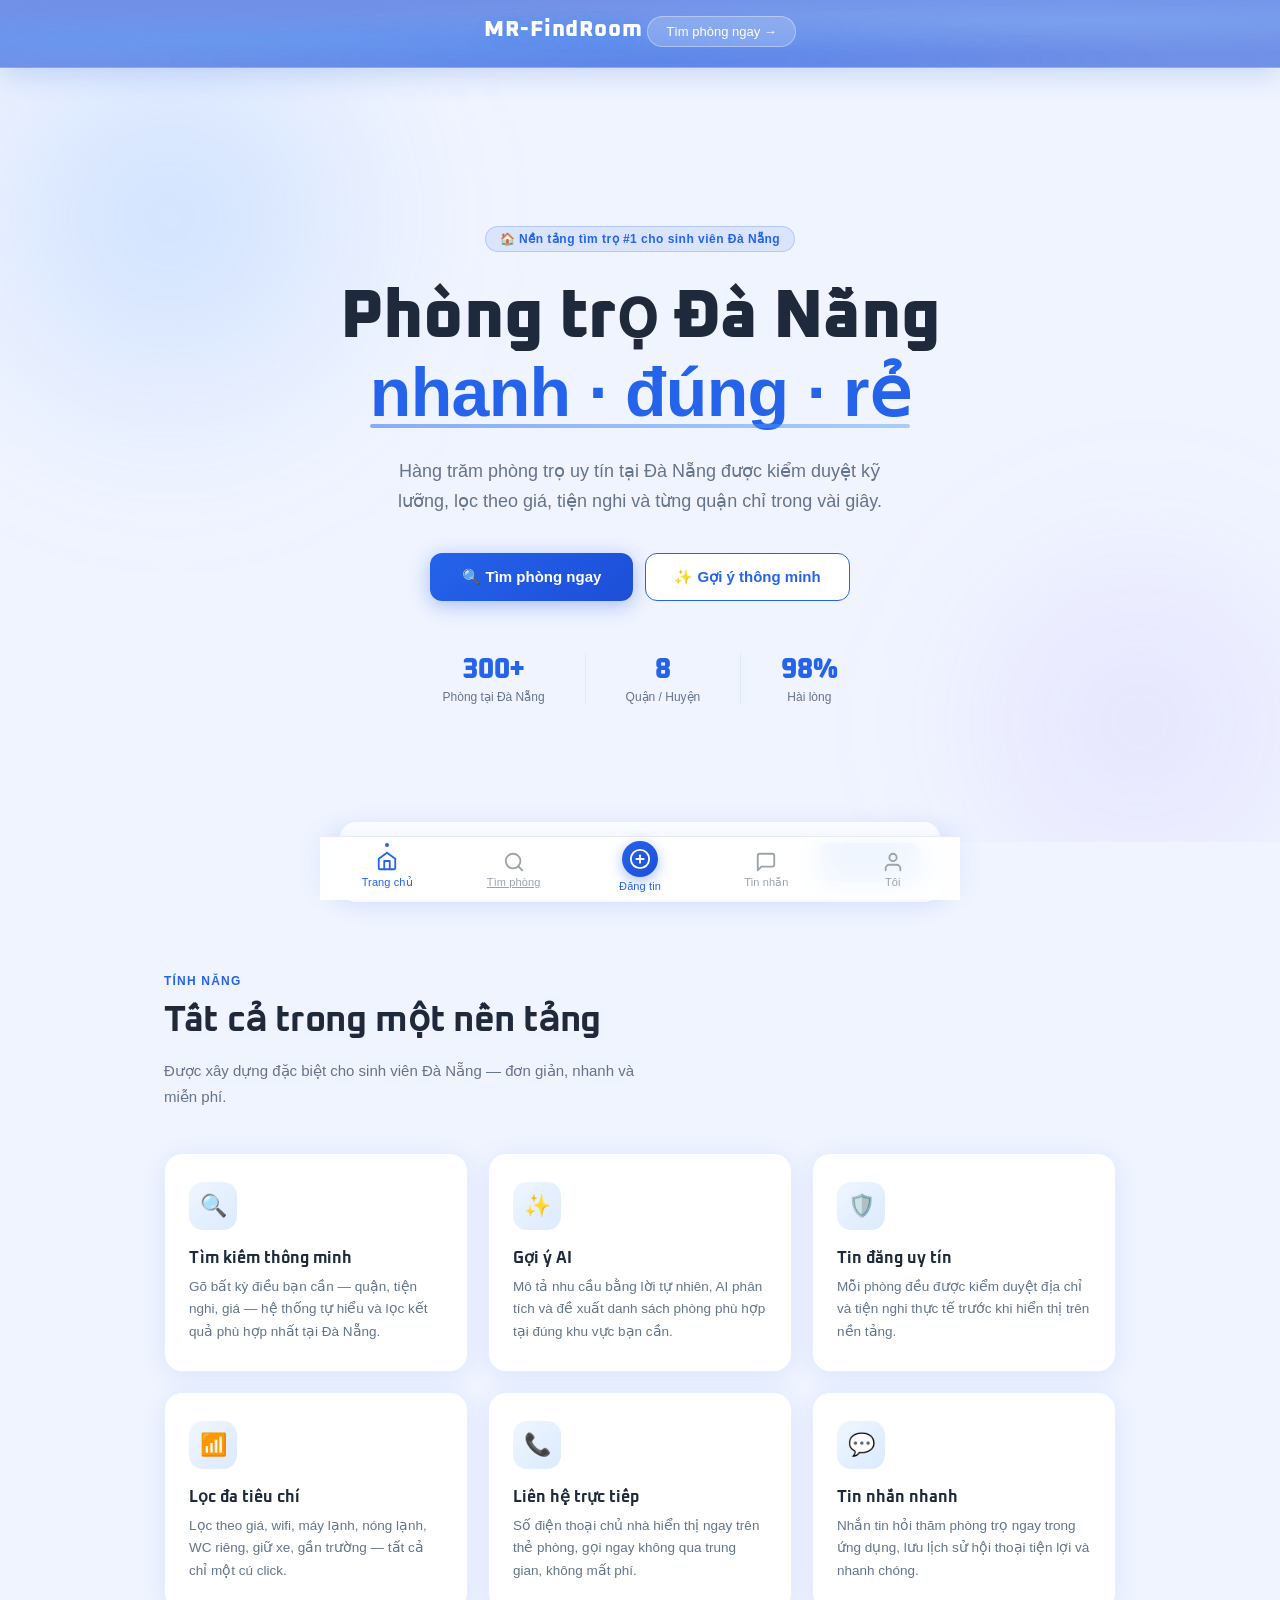
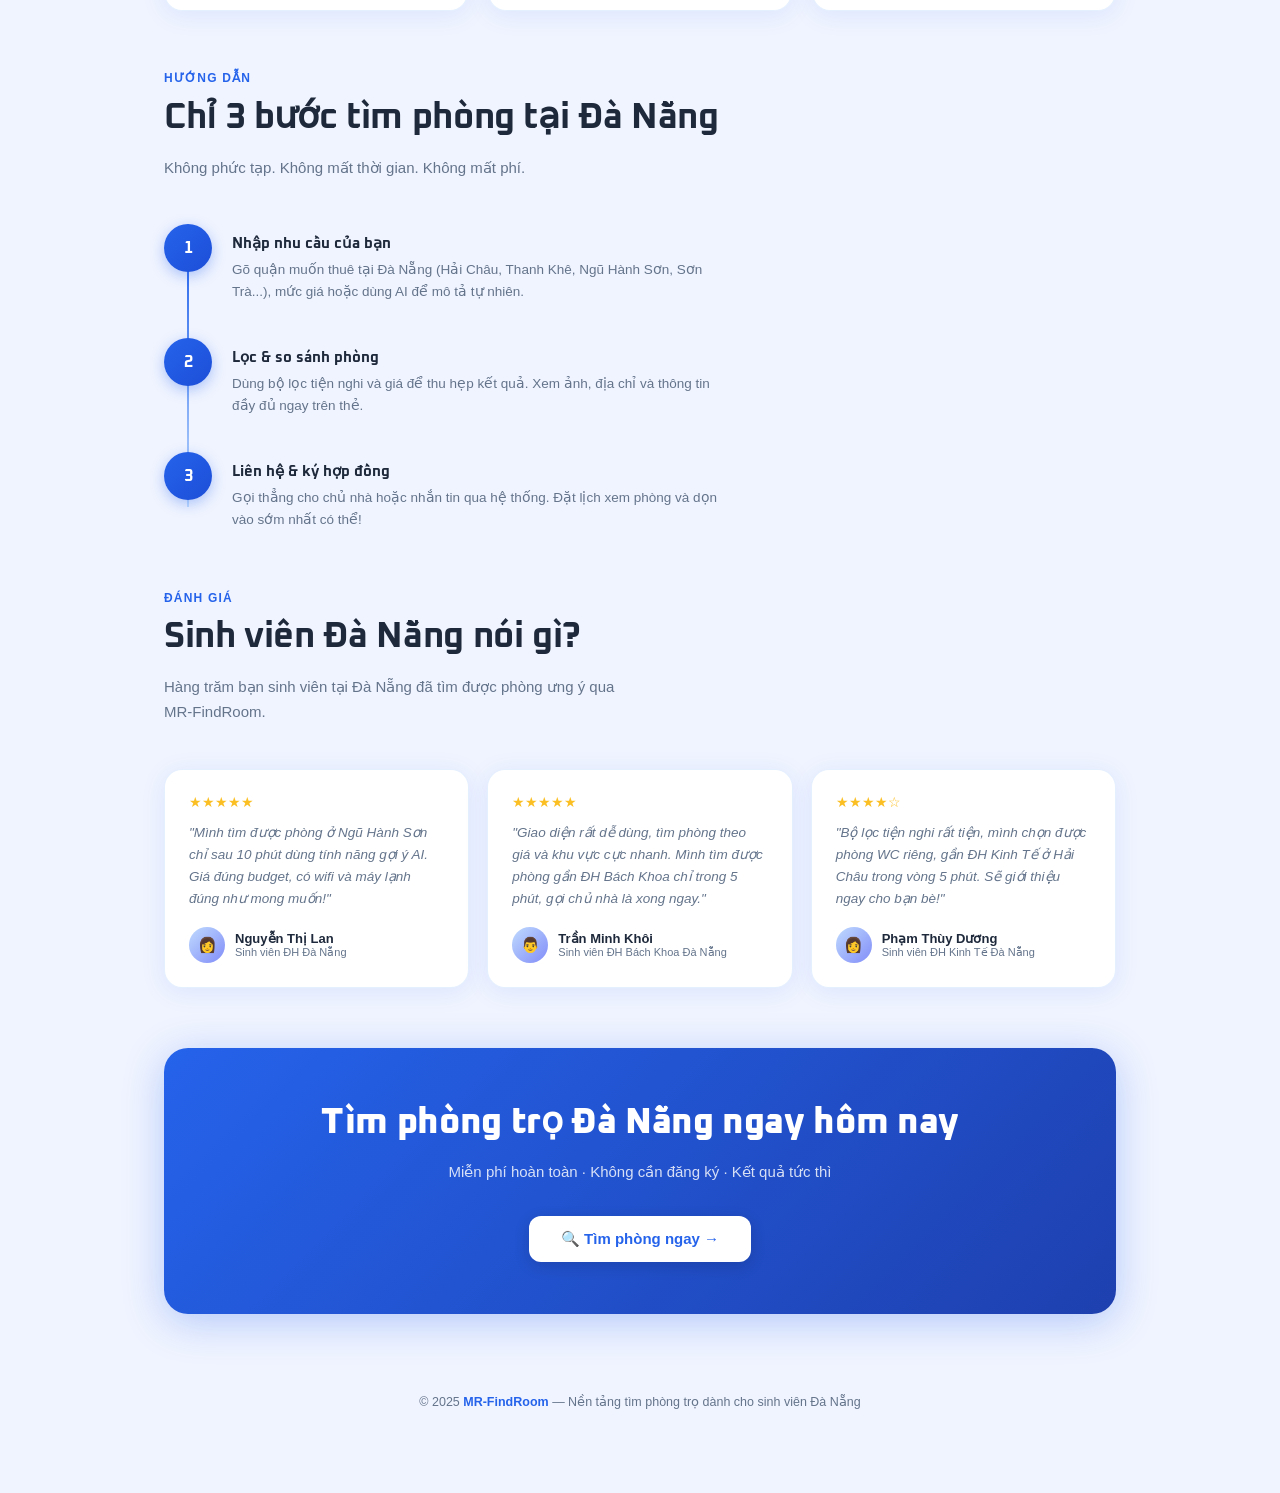
==== Đồ án cơ sở 1/home.html @ e4dcfada "Add files via upload" ====
<!DOCTYPE html>
<html lang="vi">
<head>
    <meta charset="UTF-8">
    <meta name="viewport" content="width=device-width, initial-scale=1.0">
    <title>MR-FindRoom – Tìm Phòng Trọ Sinh Viên Đà Nẵng</title>
    <link rel="preconnect" href="https://fonts.googleapis.com">
    <link href="https://fonts.googleapis.com/css2?family=Oxanium:wght@400;600;700;800&family=Be+Vietnam+Pro:wght@300;400;500;600&display=swap" rel="stylesheet">
    <link rel="stylesheet" href="style.css">
</head>
<body>

<!-- ══ HEADER ══ -->
<header>
    <a class="logo" href="home.html">MR-FindRoom</a>
    <a href="timphong.html" class="header-btn">Tìm phòng ngay →</a>
</header>

<!-- ══ HERO ══ -->
<section class="hero">
    <div class="hero-badge">🏠 Nền tảng tìm trọ #1 cho sinh viên Đà Nẵng</div>

    <h1>Phòng trọ Đà Nẵng<br><span class="accent">nhanh · đúng · rẻ</span></h1>

    <p>Hàng trăm phòng trọ uy tín tại Đà Nẵng được kiểm duyệt kỹ lưỡng, lọc theo giá, tiện nghi và từng quận chỉ trong vài giây.</p>

    <div class="hero-actions">
        <a href="timphong.html" class="btn-primary">🔍 Tìm phòng ngay</a>
        <a href="timphong.html" class="btn-outline">✨ Gợi ý thông minh</a>
    </div>

    <div class="hero-stats">
        <div class="stat">
            <div class="stat-num">300+</div>
            <div class="stat-label">Phòng tại Đà Nẵng</div>
        </div>
        <div class="stat-divider"></div>
        <div class="stat">
            <div class="stat-num">8</div>
            <div class="stat-label">Quận / Huyện</div>
        </div>
        <div class="stat-divider"></div>
        <div class="stat">
            <div class="stat-num">98%</div>
            <div class="stat-label">Hài lòng</div>
        </div>
    </div>
</section>

<!-- ══ QUICK SEARCH ══ -->
<div class="quick-search">
    <input type="text" placeholder="VD: Ngũ Hành Sơn, wifi, dưới 2 triệu..." id="qs">
    <button onclick="goSearch()">Tìm ngay</button>
</div>

<!-- ══ FEATURES ══ -->
<section class="section reveal">
    <div class="section-label">Tính năng</div>
    <div class="section-title">Tất cả trong một nền tảng</div>
    <div class="section-desc">Được xây dựng đặc biệt cho sinh viên Đà Nẵng — đơn giản, nhanh và miễn phí.</div>

    <div class="features-grid">
        <div class="feature-card">
            <div class="feature-icon">🔍</div>
            <h3>Tìm kiếm thông minh</h3>
            <p>Gõ bất kỳ điều bạn cần — quận, tiện nghi, giá — hệ thống tự hiểu và lọc kết quả phù hợp nhất tại Đà Nẵng.</p>
        </div>
        <div class="feature-card">
            <div class="feature-icon">✨</div>
            <h3>Gợi ý AI</h3>
            <p>Mô tả nhu cầu bằng lời tự nhiên, AI phân tích và đề xuất danh sách phòng phù hợp tại đúng khu vực bạn cần.</p>
        </div>
        <div class="feature-card">
            <div class="feature-icon">🛡️</div>
            <h3>Tin đăng uy tín</h3>
            <p>Mỗi phòng đều được kiểm duyệt địa chỉ và tiện nghi thực tế trước khi hiển thị trên nền tảng.</p>
        </div>
        <div class="feature-card">
            <div class="feature-icon">📶</div>
            <h3>Lọc đa tiêu chí</h3>
            <p>Lọc theo giá, wifi, máy lạnh, nóng lạnh, WC riêng, giữ xe, gần trường — tất cả chỉ một cú click.</p>
        </div>
        <div class="feature-card">
            <div class="feature-icon">📞</div>
            <h3>Liên hệ trực tiếp</h3>
            <p>Số điện thoại chủ nhà hiển thị ngay trên thẻ phòng, gọi ngay không qua trung gian, không mất phí.</p>
        </div>
        <div class="feature-card">
            <div class="feature-icon">💬</div>
            <h3>Tin nhắn nhanh</h3>
            <p>Nhắn tin hỏi thăm phòng trọ ngay trong ứng dụng, lưu lịch sử hội thoại tiện lợi và nhanh chóng.</p>
        </div>
    </div>
</section>

<!-- ══ HOW IT WORKS ══ -->
<section class="section reveal" style="padding-top:20px;">
    <div class="section-label">Hướng dẫn</div>
    <div class="section-title">Chỉ 3 bước tìm phòng tại Đà Nẵng</div>
    <div class="section-desc">Không phức tạp. Không mất thời gian. Không mất phí.</div>

    <div class="steps">
        <div class="step">
            <div class="step-num">1</div>
            <div class="step-body">
                <h4>Nhập nhu cầu của bạn</h4>
                <p>Gõ quận muốn thuê tại Đà Nẵng (Hải Châu, Thanh Khê, Ngũ Hành Sơn, Sơn Trà...), mức giá hoặc dùng AI để mô tả tự nhiên.</p>
            </div>
        </div>
        <div class="step">
            <div class="step-num">2</div>
            <div class="step-body">
                <h4>Lọc & so sánh phòng</h4>
                <p>Dùng bộ lọc tiện nghi và giá để thu hẹp kết quả. Xem ảnh, địa chỉ và thông tin đầy đủ ngay trên thẻ.</p>
            </div>
        </div>
        <div class="step">
            <div class="step-num">3</div>
            <div class="step-body">
                <h4>Liên hệ & ký hợp đồng</h4>
                <p>Gọi thẳng cho chủ nhà hoặc nhắn tin qua hệ thống. Đặt lịch xem phòng và dọn vào sớm nhất có thể!</p>
            </div>
        </div>
    </div>
</section>

<!-- ══ TESTIMONIALS ══ -->
<section class="section reveal" style="padding-top:20px;">
    <div class="section-label">Đánh giá</div>
    <div class="section-title">Sinh viên Đà Nẵng nói gì?</div>
    <div class="section-desc">Hàng trăm bạn sinh viên tại Đà Nẵng đã tìm được phòng ưng ý qua MR-FindRoom.</div>

    <div class="testimonials-grid">
        <div class="testimonial-card">
            <div class="stars">★★★★★</div>
            <p>"Mình tìm được phòng ở Ngũ Hành Sơn chỉ sau 10 phút dùng tính năng gợi ý AI. Giá đúng budget, có wifi và máy lạnh đúng như mong muốn!"</p>
            <div class="reviewer">
                <div class="reviewer-avatar">👩</div>
                <div>
                    <div class="reviewer-name">Nguyễn Thị Lan</div>
                    <div class="reviewer-role">Sinh viên ĐH Đà Nẵng</div>
                </div>
            </div>
        </div>
        <div class="testimonial-card">
            <div class="stars">★★★★★</div>
            <p>"Giao diện rất dễ dùng, tìm phòng theo giá và khu vực cực nhanh. Mình tìm được phòng gần ĐH Bách Khoa chỉ trong 5 phút, gọi chủ nhà là xong ngay."</p>
            <div class="reviewer">
                <div class="reviewer-avatar">👨</div>
                <div>
                    <div class="reviewer-name">Trần Minh Khôi</div>
                    <div class="reviewer-role">Sinh viên ĐH Bách Khoa Đà Nẵng</div>
                </div>
            </div>
        </div>
        <div class="testimonial-card">
            <div class="stars">★★★★☆</div>
            <p>"Bộ lọc tiện nghi rất tiện, mình chọn được phòng WC riêng, gần ĐH Kinh Tế ở Hải Châu trong vòng 5 phút. Sẽ giới thiệu ngay cho bạn bè!"</p>
            <div class="reviewer">
                <div class="reviewer-avatar">👩</div>
                <div>
                    <div class="reviewer-name">Phạm Thùy Dương</div>
                    <div class="reviewer-role">Sinh viên ĐH Kinh Tế Đà Nẵng</div>
                </div>
            </div>
        </div>
    </div>
</section>

<!-- ══ CTA ══ -->
<section style="padding: 0 0 48px; max-width:1000px; margin:0 auto;">
    <div class="cta-section reveal">
        <h2>Tìm phòng trọ Đà Nẵng ngay hôm nay</h2>
        <p>Miễn phí hoàn toàn · Không cần đăng ký · Kết quả tức thì</p>
        <a href="timphong.html" class="btn-white">🔍 Tìm phòng ngay →</a>
    </div>
</section>

<!-- ══ FOOTER ══ -->
<footer>
    <p>© 2025 <span>MR-FindRoom</span> — Nền tảng tìm phòng trọ dành cho sinh viên Đà Nẵng</p>
</footer>

<!-- ══ BOTTOM NAV ══ -->
<nav class="bottom-nav">
    <button class="nav-item active" onclick="setNav(this,'home')">
        <svg viewBox="0 0 24 24" fill="none" stroke="currentColor" stroke-width="2" stroke-linecap="round" stroke-linejoin="round">
            <path d="M3 9.5L12 3l9 6.5V20a1 1 0 0 1-1 1H4a1 1 0 0 1-1-1V9.5z"/>
            <path d="M9 21V12h6v9"/>
        </svg>
        <span>Trang chủ</span>
    </button>
    <a href="timphong.html" class="nav-item">
        <svg viewBox="0 0 24 24" fill="none" stroke="currentColor" stroke-width="2" stroke-linecap="round" stroke-linejoin="round">
            <circle cx="11" cy="11" r="8"/><line x1="21" y1="21" x2="16.65" y2="16.65"/>
        </svg>
        <span>Tìm phòng</span>
    </a>
    <button class="nav-item nav-post" onclick="alert('Tính năng đang phát triển 🚀')">
        <svg viewBox="0 0 24 24" fill="none" stroke="currentColor" stroke-width="2" stroke-linecap="round" stroke-linejoin="round">
            <circle cx="12" cy="12" r="10"/>
            <line x1="12" y1="8" x2="12" y2="16"/>
            <line x1="8" y1="12" x2="16" y2="12"/>
        </svg>
        <span>Đăng tin</span>
    </button>
    <button class="nav-item" onclick="alert('Tính năng đang phát triển 💬')">
        <svg viewBox="0 0 24 24" fill="none" stroke="currentColor" stroke-width="2" stroke-linecap="round" stroke-linejoin="round">
            <path d="M21 15a2 2 0 0 1-2 2H7l-4 4V5a2 2 0 0 1 2-2h14a2 2 0 0 1 2 2z"/>
        </svg>
        <span>Tin nhắn</span>
    </button>
    <button class="nav-item" onclick="alert('Tính năng đang phát triển 👤')">
        <svg viewBox="0 0 24 24" fill="none" stroke="currentColor" stroke-width="2" stroke-linecap="round" stroke-linejoin="round">
            <path d="M20 21v-2a4 4 0 0 0-4-4H8a4 4 0 0 0-4 4v2"/>
            <circle cx="12" cy="7" r="4"/>
        </svg>
        <span>Tôi</span>
    </button>
</nav>

<script>
    function goSearch() {
        const q = document.getElementById("qs").value.trim();
        if (q) window.location.href = `timphong.html?q=${encodeURIComponent(q)}`;
        else window.location.href = "timphong.html";
    }
    document.getElementById("qs").addEventListener("keydown", e => {
        if (e.key === "Enter") goSearch();
    });
    function setNav(el, tab) {
        document.querySelectorAll(".nav-item").forEach(b => b.classList.remove("active"));
        el.classList.add("active");
        if (tab === "home") window.scrollTo({ top: 0, behavior: "smooth" });
    }
    const observer = new IntersectionObserver(entries => {
        entries.forEach(e => {
            if (e.isIntersecting) { e.target.classList.add("visible"); observer.unobserve(e.target); }
        });
    }, { threshold: 0.12 });
    document.querySelectorAll(".reveal").forEach(el => observer.observe(el));
</script>
</body>
</html>
---- Đồ án cơ sở 1/style.css ----
@import url('https://fonts.googleapis.com/css2?family=Oxanium:wght@700&display=swap');

* {
    margin: 0;
    padding: 0;
    box-sizing: border-box;
    font-family: Arial, sans-serif;
}

body {
    background: #f0f4ff;
}

/* ── HEADER ── */

header {
    position: sticky;
    top: 0;
    z-index: 100;
    backdrop-filter: blur(20px) saturate(180%);
    -webkit-backdrop-filter: blur(20px) saturate(180%);
    background-color: rgba(29, 78, 216, 0.60);
    background-image:
        radial-gradient(ellipse at 15% 60%, rgba(96, 165, 250, 0.40) 0%, transparent 55%),
        radial-gradient(ellipse at 85% 30%, rgba(147, 197, 253, 0.30) 0%, transparent 50%),
        radial-gradient(ellipse at 50% 90%, rgba(37, 99, 235, 0.25) 0%, transparent 60%);
    border-bottom: 1px solid rgba(255, 255, 255, 0.20);
    box-shadow: 0 6px 28px rgba(37, 99, 235, 0.22), 0 1px 0 rgba(255,255,255,0.10);
    text-align: center;
    padding: 16px 20px 20px;
}

header h1 {
    font-family: 'Oxanium', monospace;
    font-size: 26px;
    font-weight: 700;
    letter-spacing: 0.03em;
    color: #ffffff;
    text-shadow: 0 2px 14px rgba(59, 130, 246, 0.50), 0 0 2px rgba(255,255,255,0.20);
    display: inline-block;
    position: relative;
}

header h1::after {
    content: '';
    position: absolute;
    bottom: -5px;
    left: 50%;
    transform: translateX(-50%);
    width: 55%;
    height: 1.5px;
    background: linear-gradient(90deg, transparent, rgba(255,255,255,0.75), transparent);
    border-radius: 2px;
}

/* ── SEARCH BAR ── */
.search-box {
    display: flex;
    gap: 10px;
    padding: 16px 20px;
    background: white;
    flex-wrap: wrap;
    border-bottom: 1px solid #e5e7eb;
}

.search-box input {
    padding: 10px 14px;
    font-size: 15px;
    border: 1px solid #ccc;
    border-radius: 8px;
    flex: 1;
    min-width: 200px;
}

.search-box input:focus {
    outline: none;
    border-color: #2563eb;
}

.search-box button {
    padding: 10px 18px;
    background: #2563eb;
    color: white;
    border: none;
    border-radius: 8px;
    cursor: pointer;
    font-size: 15px;
    white-space: nowrap;
}

.search-box button:hover { background: #1e40af; }

.search-box .btn-smart {
    background: #f0f4ff;
    color: #2563eb;
    border: 1px solid #2563eb;
}
.search-box .btn-smart:hover { background: #dbeafe; }

.search-box .btn-reset {
    background: white;
    color: #6b7280;
    border: 1px solid #d1d5db;
}
.search-box .btn-reset:hover { background: #f3f4f6; color: #111; }

/* ── FILTER SECTION ── */
.filter-section {
    background: white;
    padding: 12px 20px 16px;
    border-bottom: 1px solid #e5e7eb;
    display: flex;
    flex-direction: column;
    gap: 10px;
}

.filter-group {
    display: flex;
    align-items: flex-start;
    flex-wrap: wrap;
    gap: 8px;
}

.filter-label {
    font-size: 14px;
    color: #374151;
    font-weight: bold;
    min-width: 72px;
    padding-top: 6px;
    white-space: nowrap;
}

.chip-group {
    display: flex;
    flex-wrap: wrap;
    gap: 8px;
}

.chip {
    padding: 6px 16px;
    border-radius: 999px;
    border: 1px solid #d1d5db;
    background: white;
    color: #374151;
    font-size: 14px;
    cursor: pointer;
    transition: border-color 0.15s, color 0.15s, background 0.15s;
    white-space: nowrap;
    user-select: none;
}

.chip:hover {
    border-color: #2563eb;
    color: #2563eb;
}

/* Nút "Tất cả" khi active */
.chip-all.active {
    background: #2563eb;
    color: white;
    border-color: #2563eb;
}

.chip-all:not(.active):hover {
    border-color: #2563eb;
    color: #2563eb;
}

/* active = đang được chọn (chip thường) */
.chip.active:not(.chip-all) {
    background: #1f2937;
    color: white;
    border-color: #1f2937;
}

/* ── RESULT BAR ── */
.result-bar {
    padding: 8px 20px;
    background: #f8faff;
    border-bottom: 1px solid #e5e7eb;
    font-size: 13px;
    color: #6b7280;
    display: flex;
    gap: 12px;
    align-items: center;
    flex-wrap: wrap;
}

#resultCount { font-weight: bold; color: #111; }
#activeFiltersLabel { color: #2563eb; }

/* ── ROOM GRID ── */
.room-container {
    display: grid;
    grid-template-columns: repeat(auto-fit, minmax(300px, 1fr));
    gap: 20px;
    padding: 20px;
}

/* ── ROOM CARD ── */
.room-card {
    background: white;
    border-radius: 15px;
    overflow: hidden;
    box-shadow: 0 4px 10px rgba(0,0,0,0.1);
    transition: transform 0.25s ease, box-shadow 0.25s ease;
    will-change: transform;
    contain: layout style;
}

.room-card:hover {
    transform: translateY(-5px);
    box-shadow: 0 8px 24px rgba(0,0,0,0.13);
}

.room-card img {
    width: 100%;
    height: 220px;
    object-fit: cover;
}

.room-info { padding: 15px; }

.room-info h3 {
    color: #2563eb;
    margin-bottom: 8px;
}

.address {
    font-size: 13px;
    color: #555;
    margin-bottom: 8px;
}

.price {
    color: red;
    font-weight: bold;
    font-size: 18px;
    margin: 8px 0 4px;
}

.price span {
    font-size: 13px;
    font-weight: normal;
    color: #666;
}

.deposit {
    font-size: 13px;
    color: #444;
    margin-bottom: 8px;
}

.deposit a {
    color: #2563eb;
    text-decoration: none;
    font-weight: bold;
}

.deposit a:hover { text-decoration: underline; }

.desc {
    font-size: 13px;
    color: #666;
    margin-bottom: 12px;
    line-height: 1.5;
}

.tags {
    display: flex;
    flex-wrap: wrap;
    gap: 6px;
}

.tag {
    display: inline-block;
    background: #dbeafe;
    color: #1e3a8a;
    padding: 5px 10px;
    border-radius: 20px;
    font-size: 13px;
}

/* ── EMPTY STATE ── */
.no-result {
    text-align: center;
    color: #888;
    padding: 40px;
    grid-column: 1 / -1;
    font-size: 16px;
}

/* ── SMART CHAT ── */
.smart-wrapper {
    position: relative;
    display: inline-block;
}

.smart-chat {
    display: none;
    flex-direction: column;
    position: absolute;
    top: calc(100% + 10px);
    left: 0;
    width: 340px;
    max-height: 420px;
    background: #fff;
    border-radius: 16px;
    box-shadow: 0 8px 40px rgba(37, 99, 235, 0.18), 0 2px 10px rgba(0,0,0,0.10);
    border: 1px solid #dbeafe;
    z-index: 999;
    overflow: hidden;
    animation: chatFadeIn 0.2s ease;
}

.smart-chat.open {
    display: flex;
}

@keyframes chatFadeIn {
    from { opacity: 0; transform: translateY(-8px); }
    to   { opacity: 1; transform: translateY(0); }
}

.smart-chat-header {
    display: flex;
    align-items: center;
    justify-content: space-between;
    padding: 12px 16px;
    background: linear-gradient(135deg, #2563eb, #1d4ed8);
    color: white;
    font-size: 14px;
    font-weight: 600;
    border-radius: 16px 16px 0 0;
}

.smart-chat-close {
    background: rgba(255,255,255,0.2);
    border: none;
    color: white;
    width: 24px;
    height: 24px;
    border-radius: 50%;
    cursor: pointer;
    font-size: 12px;
    display: flex;
    align-items: center;
    justify-content: center;
    transition: background 0.15s;
}
.smart-chat-close:hover { background: rgba(255,255,255,0.35); }

.smart-chat-messages {
    flex: 1;
    overflow-y: auto;
    padding: 14px 12px;
    display: flex;
    flex-direction: column;
    gap: 10px;
    background: #f8faff;
}

.msg {
    max-width: 88%;
    padding: 9px 13px;
    border-radius: 14px;
    font-size: 13px;
    line-height: 1.5;
}

.msg-bot {
    background: #e0e7ff;
    color: #1e3a8a;
    align-self: flex-start;
    border-bottom-left-radius: 4px;
}

.msg-user {
    background: #2563eb;
    color: white;
    align-self: flex-end;
    border-bottom-right-radius: 4px;
}

.msg-result {
    background: #dcfce7;
    color: #166534;
    align-self: flex-start;
    border-bottom-left-radius: 4px;
    font-weight: 500;
}

.smart-chat-input {
    display: flex;
    gap: 8px;
    padding: 10px 12px;
    border-top: 1px solid #e5e7eb;
    background: white;
}

.smart-chat-input input {
    flex: 1;
    padding: 8px 12px;
    border: 1px solid #d1d5db;
    border-radius: 20px;
    font-size: 13px;
    outline: none;
    transition: border-color 0.15s;
}
.smart-chat-input input:focus { border-color: #2563eb; }

.smart-chat-input button {
    padding: 8px 14px;
    background: #2563eb;
    color: white;
    border: none;
    border-radius: 20px;
    font-size: 13px;
    cursor: pointer;
    white-space: nowrap;
    transition: background 0.15s;
}
.smart-chat-input button:hover { background: #1d4ed8; }
/* ── BOTTOM NAVIGATION ── */
body {
    padding-bottom: 72px; /* tránh nội dung bị che */
}

.bottom-nav {
    position: fixed;
    bottom: 0;
    left: 50%;
    transform: translateX(-50%);
    width: 100%;
    max-width: 640px;
    background: rgba(255, 255, 255, 0.92);
    backdrop-filter: blur(16px) saturate(160%);
    -webkit-backdrop-filter: blur(16px) saturate(160%);
    border-top: 1px solid rgba(229, 231, 235, 0.8);
    box-shadow: 0 -4px 24px rgba(37, 99, 235, 0.08);
    display: flex;
    align-items: stretch;
    z-index: 200;
    padding: 0 4px;
    padding-bottom: env(safe-area-inset-bottom, 0px);
}

.nav-item {
    flex: 1;
    display: flex;
    flex-direction: column;
    align-items: center;
    justify-content: center;
    gap: 4px;
    padding: 10px 4px 8px;
    background: none;
    border: none;
    cursor: pointer;
    color: #9ca3af;
    transition: color 0.18s ease;
    position: relative;
}

.nav-item svg {
    width: 22px;
    height: 22px;
    transition: transform 0.18s ease, stroke 0.18s ease;
}

.nav-item span {
    font-size: 11px;
    font-weight: 500;
    letter-spacing: 0.01em;
    line-height: 1;
}

/* Active state */
.nav-item.active {
    color: #2563eb;
}

.nav-item.active svg {
    stroke: #2563eb;
    transform: translateY(-1px);
}

/* Active indicator dot */
.nav-item.active::after {
    content: '';
    position: absolute;
    top: 6px;
    left: 50%;
    transform: translateX(-50%);
    width: 4px;
    height: 4px;
    border-radius: 50%;
    background: #2563eb;
}

/* Hover */
.nav-item:not(.active):hover {
    color: #6b7280;
}
.nav-item:not(.active):hover svg {
    transform: translateY(-1px);
}

/* Nút Đăng tin — nổi bật hơn */
.nav-post {
    color: #2563eb;
}

.nav-post svg {
    width: 36px;
    height: 36px;
    background: linear-gradient(135deg, #2563eb, #1d4ed8);
    stroke: white;
    stroke-width: 2;
    border-radius: 50%;
    padding: 7px;
    box-shadow: 0 4px 14px rgba(37, 99, 235, 0.40);
    transition: transform 0.2s ease, box-shadow 0.2s ease;
    margin-top: -6px;
}

.nav-post:hover svg,
.nav-post.active svg {
    transform: translateY(-3px) scale(1.06);
    box-shadow: 0 6px 20px rgba(37, 99, 235, 0.50);
    background: linear-gradient(135deg, #1d4ed8, #1e40af);
}

.nav-post.active {
    color: #2563eb;
}

.nav-post.active::after {
    display: none; /* ẩn dot vì nút đã nổi bật sẵn */
}
/* ══ HOME PAGE — CSS VARIABLES ══ */
:root {
    --blue:      #2563eb;
    --blue-dark: #1d4ed8;
    --blue-deep: #1e3a8a;
    --blue-soft: rgba(29,78,216,0.60);
    --bg:        #eef2ff;
    --white:     #ffffff;
    --text:      #1e293b;
    --muted:     #64748b;
    --card-shadow: 0 4px 24px rgba(37,99,235,0.10);
}

/* ══ HOME BODY ══ */
body {
    font-family: 'Be Vietnam Pro', Arial, sans-serif;
    overflow-x: hidden;
}

/* ══ LOGO / HEADER BTN ══ */
.logo {
    font-family: 'Oxanium', monospace;
    font-size: 22px;
    font-weight: 800;
    color: #fff;
    letter-spacing: .04em;
    text-shadow: 0 2px 14px rgba(59,130,246,.5);
    text-decoration: none;
}

.header-btn {
    background: rgba(255,255,255,.18);
    border: 1px solid rgba(255,255,255,.35);
    color: #fff;
    padding: 7px 18px;
    border-radius: 20px;
    font-size: 13px;
    font-weight: 500;
    cursor: pointer;
    text-decoration: none;
    transition: background .18s;
    display: inline-block;
}
.header-btn:hover { background: rgba(255,255,255,.30); }

/* ══ HERO ══ */
.hero {
    min-height: 86vh;
    display: flex;
    flex-direction: column;
    align-items: center;
    justify-content: center;
    text-align: center;
    padding: 60px 24px 40px;
    position: relative;
    overflow: hidden;
}

.hero::before, .hero::after {
    content: '';
    position: absolute;
    border-radius: 50%;
    filter: blur(80px);
    animation: blobFloat 8s ease-in-out infinite alternate;
    pointer-events: none;
}
.hero::before {
    width: 500px; height: 500px;
    background: radial-gradient(circle, rgba(96,165,250,.30), transparent 70%);
    top: -100px; left: -80px;
}
.hero::after {
    width: 400px; height: 400px;
    background: radial-gradient(circle, rgba(167,139,250,.22), transparent 70%);
    bottom: -80px; right: -60px;
    animation-delay: -4s;
}
@keyframes blobFloat {
    from { transform: translate(0,0) scale(1); }
    to   { transform: translate(30px,20px) scale(1.06); }
}

.hero-badge {
    display: inline-flex;
    align-items: center;
    gap: 6px;
    background: rgba(37,99,235,.10);
    border: 1px solid rgba(37,99,235,.22);
    color: #2563eb;
    font-size: 12px;
    font-weight: 600;
    padding: 5px 14px;
    border-radius: 999px;
    margin-bottom: 28px;
    letter-spacing: .04em;
    animation: fadeUp .6s ease both;
}

.hero h1 {
    font-family: 'Oxanium', monospace;
    font-size: clamp(36px, 7vw, 68px);
    font-weight: 800;
    line-height: 1.1;
    letter-spacing: -.01em;
    color: #1e293b;
    margin-bottom: 22px;
    animation: fadeUp .7s .1s ease both;
}

.hero h1 .accent {
    color: #2563eb;
    position: relative;
    display: inline-block;
}
.hero h1 .accent::after {
    content: '';
    position: absolute;
    bottom: 2px; left: 0; right: 0;
    height: 4px;
    background: linear-gradient(90deg, #2563eb, #60a5fa);
    border-radius: 2px;
    opacity: .5;
}

.hero p {
    font-size: clamp(15px, 2vw, 18px);
    color: #64748b;
    max-width: 520px;
    line-height: 1.7;
    margin-bottom: 36px;
    font-weight: 400;
    animation: fadeUp .7s .2s ease both;
}

.hero-actions {
    display: flex;
    gap: 12px;
    flex-wrap: wrap;
    justify-content: center;
    animation: fadeUp .7s .3s ease both;
}

.btn-primary {
    background: linear-gradient(135deg, #2563eb, #1d4ed8);
    color: #fff;
    padding: 14px 32px;
    border-radius: 12px;
    border: none;
    font-size: 15px;
    font-weight: 600;
    cursor: pointer;
    text-decoration: none;
    box-shadow: 0 4px 20px rgba(37,99,235,.38);
    transition: transform .2s, box-shadow .2s;
    display: inline-flex;
    align-items: center;
    gap: 8px;
}
.btn-primary:hover {
    transform: translateY(-2px);
    box-shadow: 0 8px 28px rgba(37,99,235,.46);
}

.btn-outline {
    background: #fff;
    color: #2563eb;
    padding: 14px 28px;
    border-radius: 12px;
    border: 1.5px solid #2563eb;
    font-size: 15px;
    font-weight: 600;
    cursor: pointer;
    text-decoration: none;
    transition: background .18s, transform .2s;
    display: inline-flex;
    align-items: center;
    gap: 8px;
}
.btn-outline:hover { background: #eff6ff; transform: translateY(-2px); }

/* Hero stats */
.hero-stats {
    display: flex;
    gap: 40px;
    margin-top: 52px;
    flex-wrap: wrap;
    justify-content: center;
    animation: fadeUp .7s .4s ease both;
}
.stat { text-align: center; }
.stat-num {
    font-family: 'Oxanium', monospace;
    font-size: 28px;
    font-weight: 800;
    color: #2563eb;
    letter-spacing: -.01em;
}
.stat-label {
    font-size: 12px;
    color: #64748b;
    margin-top: 2px;
    font-weight: 500;
}
.stat-divider {
    width: 1px;
    background: #dbeafe;
    align-self: stretch;
}

/* ══ QUICK SEARCH ══ */
.quick-search {
    background: #fff;
    border-radius: 16px;
    box-shadow: var(--card-shadow);
    padding: 20px;
    max-width: 600px;
    width: calc(100% - 48px);
    margin: -20px auto 0;
    display: flex;
    gap: 10px;
    align-items: center;
    position: relative;
    z-index: 10;
    animation: fadeUp .7s .5s ease both;
}
.quick-search input {
    flex: 1;
    border: 1.5px solid #e5e7eb;
    border-radius: 10px;
    padding: 11px 14px;
    font-size: 14px;
    outline: none;
    transition: border-color .15s;
}
.quick-search input:focus { border-color: #2563eb; }
.quick-search button {
    background: #2563eb;
    color: #fff;
    border: none;
    border-radius: 10px;
    padding: 11px 20px;
    font-size: 14px;
    font-weight: 600;
    cursor: pointer;
    white-space: nowrap;
    transition: background .15s;
}
.quick-search button:hover { background: #1d4ed8; }

/* ══ SECTIONS ══ */
.section {
    padding: 72px 24px 40px;
    max-width: 1000px;
    margin: 0 auto;
}
.section-label {
    font-size: 12px;
    font-weight: 700;
    letter-spacing: .1em;
    color: #2563eb;
    text-transform: uppercase;
    margin-bottom: 10px;
}
.section-title {
    font-family: 'Oxanium', monospace;
    font-size: clamp(24px, 4vw, 36px);
    font-weight: 700;
    color: #1e293b;
    margin-bottom: 14px;
    letter-spacing: -.01em;
}
.section-desc {
    font-size: 15px;
    color: #64748b;
    max-width: 480px;
    line-height: 1.7;
    margin-bottom: 44px;
}

/* ══ FEATURES GRID ══ */
.features-grid {
    display: grid;
    grid-template-columns: repeat(auto-fit, minmax(260px, 1fr));
    gap: 20px;
}
.feature-card {
    background: #fff;
    border-radius: 18px;
    padding: 28px 24px;
    box-shadow: var(--card-shadow);
    border: 1px solid rgba(219,234,254,.7);
    transition: transform .25s ease, box-shadow .25s ease;
    will-change: transform;
}
.feature-card:hover {
    transform: translateY(-4px);
    box-shadow: 0 10px 36px rgba(37,99,235,.15);
}
.feature-icon {
    width: 48px; height: 48px;
    background: linear-gradient(135deg, #eff6ff, #dbeafe);
    border-radius: 14px;
    display: flex;
    align-items: center;
    justify-content: center;
    font-size: 22px;
    margin-bottom: 18px;
}
.feature-card h3 {
    font-family: 'Oxanium', monospace;
    font-size: 16px;
    font-weight: 700;
    color: #1e293b;
    margin-bottom: 8px;
}
.feature-card p {
    font-size: 13.5px;
    color: #64748b;
    line-height: 1.65;
}

/* ══ HOW IT WORKS ══ */
.steps {
    display: flex;
    flex-direction: column;
    gap: 0;
    position: relative;
    max-width: 560px;
}
.steps::before {
    content: '';
    position: absolute;
    left: 23px; top: 24px; bottom: 24px;
    width: 2px;
    background: linear-gradient(to bottom, #2563eb, #bfdbfe);
}
.step {
    display: flex;
    gap: 20px;
    padding: 0 0 36px;
    position: relative;
}
.step:last-child { padding-bottom: 0; }
.step-num {
    width: 48px; height: 48px; min-width: 48px;
    border-radius: 50%;
    background: linear-gradient(135deg, #2563eb, #1d4ed8);
    color: #fff;
    font-family: 'Oxanium', monospace;
    font-weight: 700;
    font-size: 16px;
    display: flex;
    align-items: center;
    justify-content: center;
    box-shadow: 0 4px 14px rgba(37,99,235,.35);
    position: relative;
    z-index: 1;
}
.step-body h4 {
    font-family: 'Oxanium', monospace;
    font-size: 15px;
    font-weight: 700;
    color: #1e293b;
    margin-bottom: 6px;
    margin-top: 10px;
}
.step-body p {
    font-size: 13.5px;
    color: #64748b;
    line-height: 1.6;
}

/* ══ TESTIMONIALS ══ */
.testimonials-grid {
    display: grid;
    grid-template-columns: repeat(auto-fit, minmax(260px, 1fr));
    gap: 18px;
}
.testimonial-card {
    background: #fff;
    border-radius: 18px;
    padding: 24px;
    box-shadow: var(--card-shadow);
    border: 1px solid rgba(219,234,254,.7);
}
.stars { color: #fbbf24; font-size: 14px; margin-bottom: 12px; }
.testimonial-card p {
    font-size: 13.5px;
    color: #64748b;
    line-height: 1.65;
    margin-bottom: 16px;
    font-style: italic;
}
.reviewer {
    display: flex;
    align-items: center;
    gap: 10px;
}
.reviewer-avatar {
    width: 36px; height: 36px;
    border-radius: 50%;
    background: linear-gradient(135deg, #bfdbfe, #818cf8);
    display: flex;
    align-items: center;
    justify-content: center;
    font-size: 15px;
}
.reviewer-name { font-size: 13px; font-weight: 600; color: #1e293b; }
.reviewer-role { font-size: 11px; color: #64748b; }

/* ══ CTA ══ */
.cta-section {
    margin: 20px 24px 0;
    background: linear-gradient(135deg, #2563eb, #1e40af);
    border-radius: 24px;
    padding: 52px 32px;
    text-align: center;
    color: #fff;
    max-width: 952px;
    margin-left: auto;
    margin-right: auto;
    box-shadow: 0 8px 40px rgba(37,99,235,.30);
}
.cta-section h2 {
    font-family: 'Oxanium', monospace;
    font-size: clamp(24px, 4vw, 36px);
    font-weight: 800;
    margin-bottom: 14px;
    letter-spacing: -.01em;
}
.cta-section p {
    font-size: 15px;
    opacity: .82;
    margin-bottom: 32px;
    line-height: 1.6;
}
.btn-white {
    background: #fff;
    color: #2563eb;
    padding: 14px 32px;
    border-radius: 12px;
    border: none;
    font-size: 15px;
    font-weight: 700;
    cursor: pointer;
    text-decoration: none;
    display: inline-flex;
    align-items: center;
    gap: 8px;
    box-shadow: 0 4px 16px rgba(0,0,0,.14);
    transition: transform .2s, box-shadow .2s;
}
.btn-white:hover { transform: translateY(-2px); box-shadow: 0 8px 24px rgba(0,0,0,.18); }

/* ══ FOOTER ══ */
footer {
    text-align: center;
    padding: 32px 24px 12px;
    font-size: 12.5px;
    color: #64748b;
}
footer span { color: #2563eb; font-weight: 600; }

/* ══ ANIMATIONS ══ */
@keyframes fadeUp {
    from { opacity: 0; transform: translateY(22px); }
    to   { opacity: 1; transform: translateY(0); }
}

.reveal {
    opacity: 0;
    transform: translateY(28px);
    transition: opacity .6s ease, transform .6s ease;
}
.reveal.visible {
    opacity: 1;
    transform: translateY(0);
}
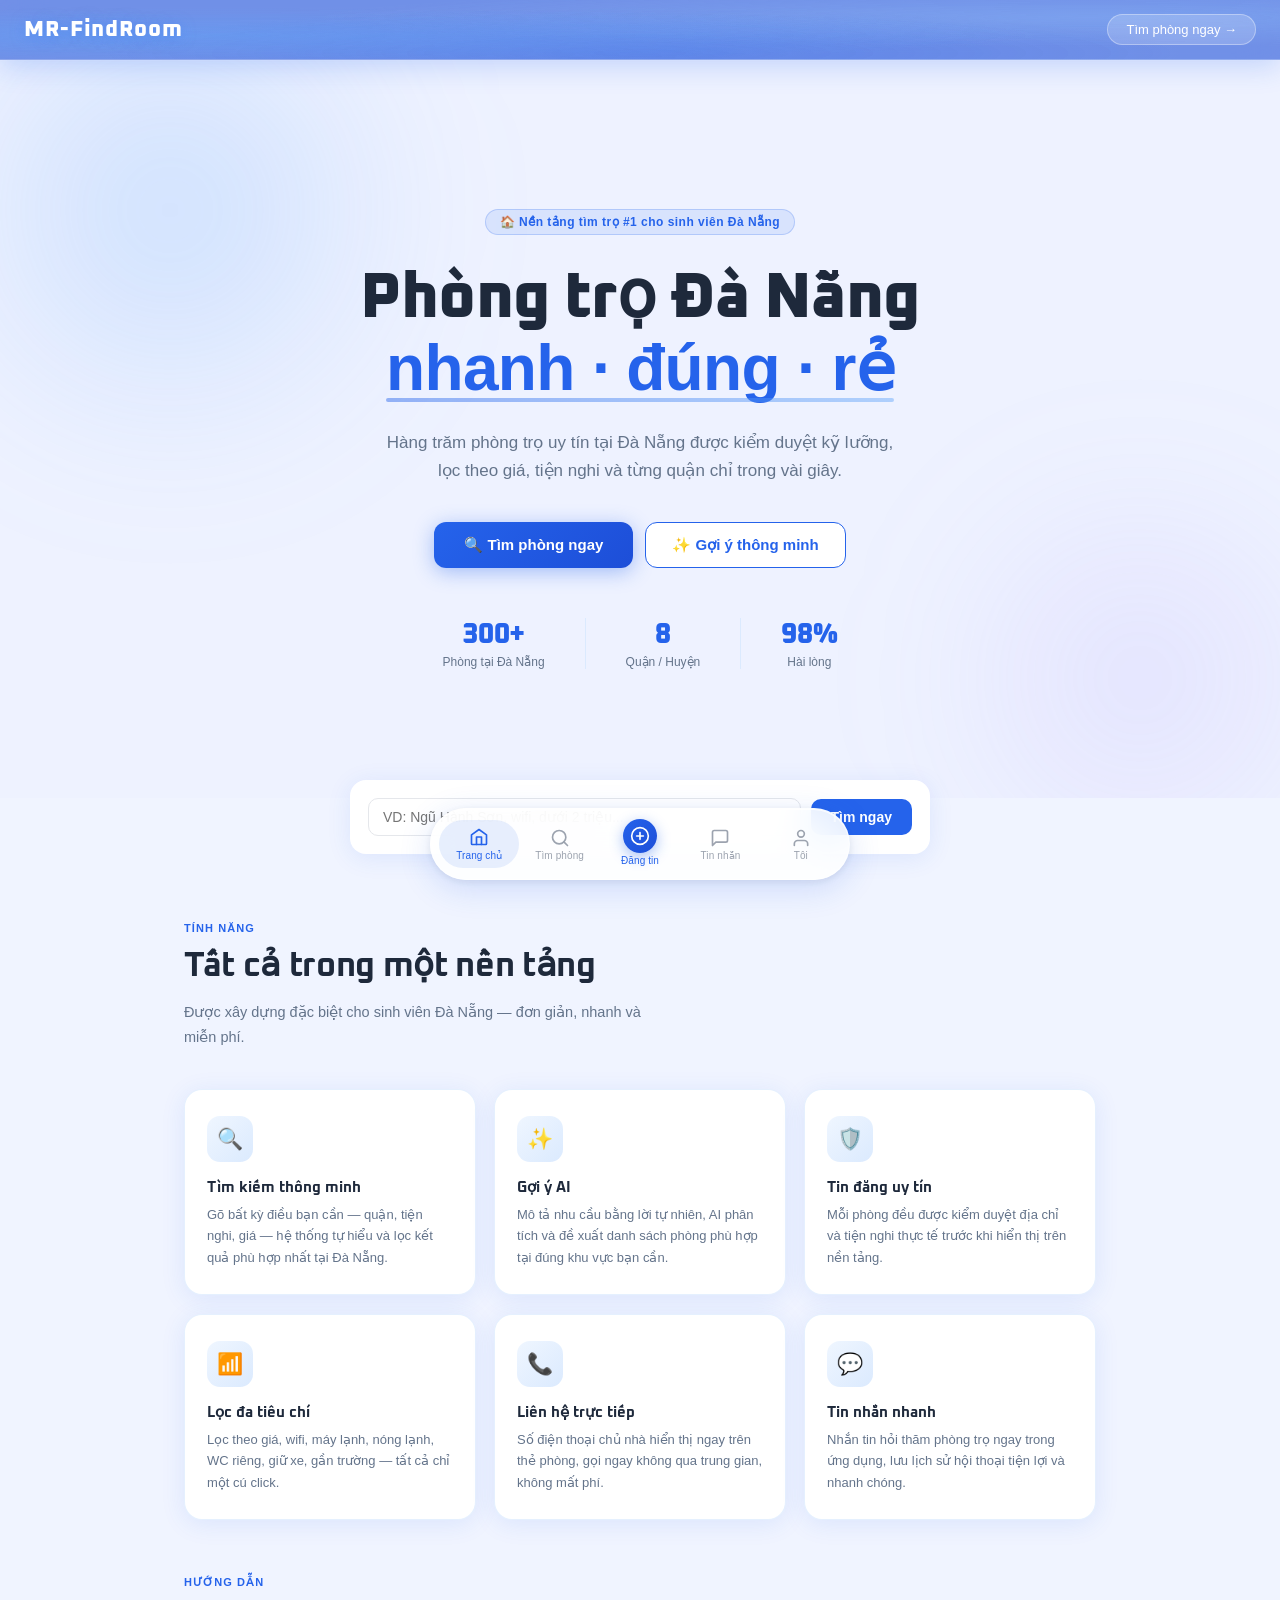
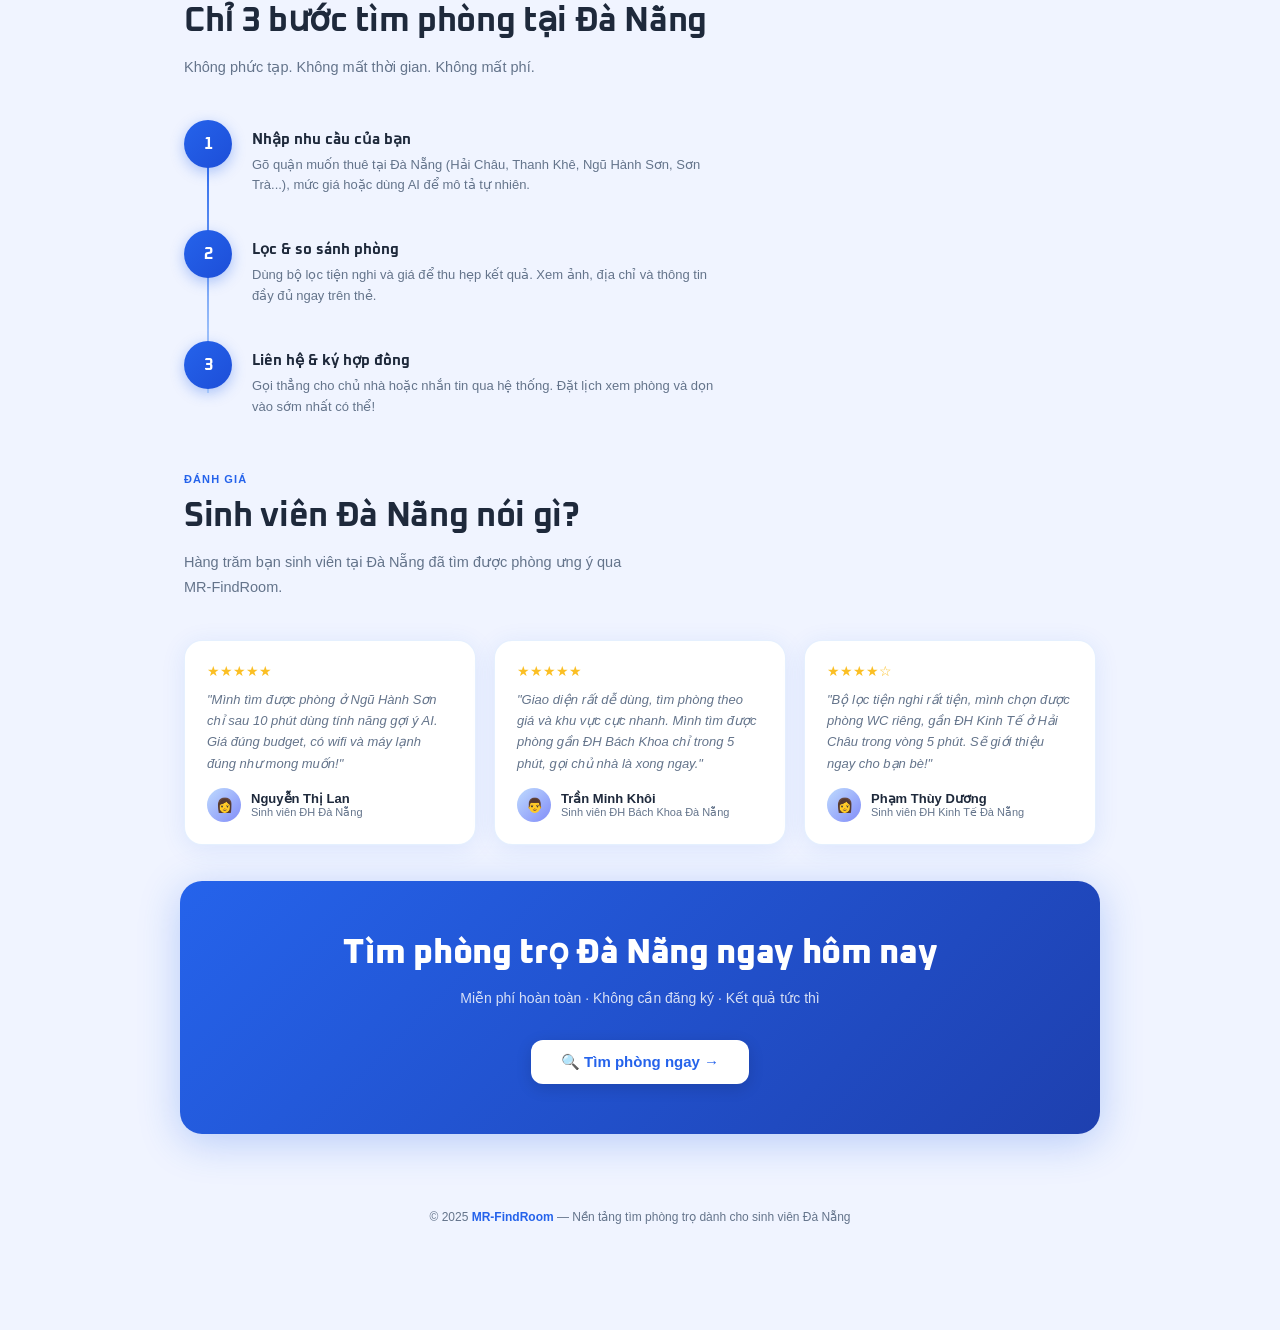
==== commit be0e0e76: "update thanh điều hướng và thêm trang chủ(chưa thêm tính năng nào mới" ====
--- a/Đồ án cơ sở 1/home.html
+++ b/Đồ án cơ sở 1/home.html
@@ -11,7 +11,7 @@
 <body>
 
 <!-- ══ HEADER ══ -->
-<header>
+<header class="home-header">
     <a class="logo" href="home.html">MR-FindRoom</a>
     <a href="timphong.html" class="header-btn">Tìm phòng ngay →</a>
 </header>
--- a/Đồ án cơ sở 1/style.css
+++ b/Đồ án cơ sở 1/style.css
@@ -56,20 +56,28 @@
 /* ── SEARCH BAR ── */
 .search-box {
     display: flex;
+    flex-direction: column;
     gap: 10px;
-    padding: 16px 20px;
+    padding: 14px 16px;
     background: white;
-    flex-wrap: wrap;
     border-bottom: 1px solid #e5e7eb;
+}
+
+/* Hàng 1: ô tìm kiếm + nút Tìm kiếm */
+.search-row {
+    display: flex;
+    gap: 8px;
+    align-items: center;
 }
 
 .search-box input {
     padding: 10px 14px;
     font-size: 15px;
-    border: 1px solid #ccc;
-    border-radius: 8px;
+    border: 1.5px solid #d1d5db;
+    border-radius: 10px;
     flex: 1;
-    min-width: 200px;
+    min-width: 0;
+    transition: border-color 0.15s;
 }
 
 .search-box input:focus {
@@ -77,32 +85,57 @@
     border-color: #2563eb;
 }
 
-.search-box button {
+/* Nút Tìm kiếm chính */
+.search-box .btn-search {
     padding: 10px 18px;
     background: #2563eb;
     color: white;
     border: none;
+    border-radius: 10px;
+    cursor: pointer;
+    font-size: 15px;
+    font-weight: 600;
+    white-space: nowrap;
+    flex-shrink: 0;
+    transition: background 0.15s;
+}
+.search-box .btn-search:hover { background: #1e40af; }
+
+/* Hàng 2: các nút phụ */
+.search-actions {
+    display: flex;
+    gap: 8px;
+    align-items: center;
+    flex-wrap: wrap;
+    position: relative;
+}
+
+.search-box .btn-smart {
+    padding: 8px 16px;
+    background: #eff6ff;
+    color: #2563eb;
+    border: 1.5px solid #2563eb;
     border-radius: 8px;
     cursor: pointer;
-    font-size: 15px;
+    font-size: 13px;
+    font-weight: 600;
     white-space: nowrap;
-}
-
-.search-box button:hover { background: #1e40af; }
-
-.search-box .btn-smart {
-    background: #f0f4ff;
-    color: #2563eb;
-    border: 1px solid #2563eb;
+    transition: background 0.15s;
 }
 .search-box .btn-smart:hover { background: #dbeafe; }
 
 .search-box .btn-reset {
+    padding: 8px 14px;
     background: white;
     color: #6b7280;
-    border: 1px solid #d1d5db;
-}
-.search-box .btn-reset:hover { background: #f3f4f6; color: #111; }
+    border: 1.5px solid #d1d5db;
+    border-radius: 8px;
+    cursor: pointer;
+    font-size: 13px;
+    white-space: nowrap;
+    transition: background 0.15s, color 0.15s;
+}
+.search-box .btn-reset:hover { background: #f3f4f6; color: #111; border-color: #9ca3af; }
 
 /* ── FILTER SECTION ── */
 .filter-section {
@@ -421,28 +454,46 @@
     transition: background 0.15s;
 }
 .smart-chat-input button:hover { background: #1d4ed8; }
-/* ── BOTTOM NAVIGATION ── */
+/* ══ BOTTOM NAVIGATION — FLOATING PILL ══ */
 body {
-    padding-bottom: 72px; /* tránh nội dung bị che */
+    padding-bottom: 96px; /* chừa chỗ cho pill nổi */
+}
+
+/* Animation đảo nhẹ liên tục */
+@keyframes navFloat {
+    0%   { transform: translateX(-50%) translateY(0px); }
+    50%  { transform: translateX(-50%) translateY(-4px); }
+    100% { transform: translateX(-50%) translateY(0px); }
 }
 
 .bottom-nav {
     position: fixed;
-    bottom: 0;
+    bottom: 20px;                          /* cách đáy màn hình */
     left: 50%;
     transform: translateX(-50%);
-    width: 100%;
-    max-width: 640px;
-    background: rgba(255, 255, 255, 0.92);
-    backdrop-filter: blur(16px) saturate(160%);
-    -webkit-backdrop-filter: blur(16px) saturate(160%);
-    border-top: 1px solid rgba(229, 231, 235, 0.8);
-    box-shadow: 0 -4px 24px rgba(37, 99, 235, 0.08);
-    display: flex;
-    align-items: stretch;
+    width: calc(100% - 40px);             /* không chạm cạnh trái/phải */
+    max-width: 420px;
+    background: rgba(255, 255, 255, 0.88);
+    backdrop-filter: blur(20px) saturate(180%);
+    -webkit-backdrop-filter: blur(20px) saturate(180%);
+    border: 1px solid rgba(255, 255, 255, 0.60);
+    border-radius: 999px;                  /* bo tròn hoàn toàn dạng pill */
+    box-shadow:
+        0 8px 32px rgba(37, 99, 235, 0.18),
+        0 2px 8px rgba(0, 0, 0, 0.08),
+        inset 0 1px 0 rgba(255, 255, 255, 0.80);
+    display: flex;
+    align-items: center;
     z-index: 200;
-    padding: 0 4px;
-    padding-bottom: env(safe-area-inset-bottom, 0px);
+    padding: 6px 8px;
+    animation: navFloat 3.6s ease-in-out infinite;
+    /* safe area cho iPhone notch */
+    margin-bottom: env(safe-area-inset-bottom, 0px);
+}
+
+/* Dừng đảo khi hover để dễ bấm */
+.bottom-nav:hover {
+    animation-play-state: paused;
 }
 
 .nav-item {
@@ -451,32 +502,38 @@
     flex-direction: column;
     align-items: center;
     justify-content: center;
-    gap: 4px;
-    padding: 10px 4px 8px;
+    gap: 3px;
+    padding: 8px 4px 7px;
     background: none;
     border: none;
+    border-radius: 999px;
     cursor: pointer;
     color: #9ca3af;
-    transition: color 0.18s ease;
+    text-decoration: none;
+    transition: color 0.18s ease, background 0.18s ease;
     position: relative;
+    min-width: 0;
 }
 
 .nav-item svg {
-    width: 22px;
-    height: 22px;
-    transition: transform 0.18s ease, stroke 0.18s ease;
+    width: 20px;
+    height: 20px;
+    transition: transform 0.22s ease, stroke 0.18s ease;
+    flex-shrink: 0;
 }
 
 .nav-item span {
-    font-size: 11px;
+    font-size: 10px;
     font-weight: 500;
     letter-spacing: 0.01em;
     line-height: 1;
-}
-
-/* Active state */
+    white-space: nowrap;
+}
+
+/* Active state — viên nền xanh nhạt */
 .nav-item.active {
     color: #2563eb;
+    background: rgba(37, 99, 235, 0.10);
 }
 
 .nav-item.active svg {
@@ -484,22 +541,13 @@
     transform: translateY(-1px);
 }
 
-/* Active indicator dot */
-.nav-item.active::after {
-    content: '';
-    position: absolute;
-    top: 6px;
-    left: 50%;
-    transform: translateX(-50%);
-    width: 4px;
-    height: 4px;
-    border-radius: 50%;
-    background: #2563eb;
-}
+/* Không cần dot nữa vì đã có nền */
+.nav-item.active::after { display: none; }
 
 /* Hover */
 .nav-item:not(.active):hover {
     color: #6b7280;
+    background: rgba(107, 114, 128, 0.08);
 }
 .nav-item:not(.active):hover svg {
     transform: translateY(-1px);
@@ -511,8 +559,8 @@
 }
 
 .nav-post svg {
-    width: 36px;
-    height: 36px;
+    width: 34px;
+    height: 34px;
     background: linear-gradient(135deg, #2563eb, #1d4ed8);
     stroke: white;
     stroke-width: 2;
@@ -520,7 +568,7 @@
     padding: 7px;
     box-shadow: 0 4px 14px rgba(37, 99, 235, 0.40);
     transition: transform 0.2s ease, box-shadow 0.2s ease;
-    margin-top: -6px;
+    margin-top: -4px;
 }
 
 .nav-post:hover svg,
@@ -1014,4 +1062,421 @@
 .reveal.visible {
     opacity: 1;
     transform: translateY(0);
-}+}
+/* ══════════════════════════════════════════════
+   HOME PAGE STYLES
+   ══════════════════════════════════════════════ */
+
+:root {
+    --blue:      #2563eb;
+    --blue-dark: #1d4ed8;
+    --blue-deep: #1e3a8a;
+    --bg:        #eef2ff;
+    --text:      #1e293b;
+    --muted:     #64748b;
+    --card-shadow: 0 4px 24px rgba(37,99,235,0.10);
+}
+
+/* ── HEADER FLEX (home) ── */
+header.home-header {
+    display: flex;
+    align-items: center;
+    justify-content: space-between;
+    padding: 14px 24px;
+    text-align: left;
+}
+
+.logo {
+    font-family: 'Oxanium', monospace;
+    font-size: 22px;
+    font-weight: 800;
+    color: #fff;
+    letter-spacing: .04em;
+    text-shadow: 0 2px 14px rgba(59,130,246,.5);
+    text-decoration: none;
+}
+
+.header-btn {
+    background: rgba(255,255,255,.18);
+    border: 1px solid rgba(255,255,255,.35);
+    color: #fff;
+    padding: 7px 18px;
+    border-radius: 20px;
+    font-size: 13px;
+    font-family: 'Be Vietnam Pro', Arial, sans-serif;
+    font-weight: 500;
+    cursor: pointer;
+    text-decoration: none;
+    transition: background .18s;
+}
+.header-btn:hover { background: rgba(255,255,255,.30); }
+
+/* ── HERO ── */
+.hero {
+    min-height: 82vh;
+    display: flex;
+    flex-direction: column;
+    align-items: center;
+    justify-content: center;
+    text-align: center;
+    padding: 60px 24px 40px;
+    position: relative;
+    overflow: hidden;
+    background-color: var(--bg, #eef2ff);
+}
+
+.hero::before, .hero::after {
+    content: '';
+    position: absolute;
+    border-radius: 50%;
+    filter: blur(80px);
+    animation: blobFloat 8s ease-in-out infinite alternate;
+    pointer-events: none;
+}
+.hero::before {
+    width: 500px; height: 500px;
+    background: radial-gradient(circle, rgba(96,165,250,.28), transparent 70%);
+    top: -100px; left: -80px;
+}
+.hero::after {
+    width: 400px; height: 400px;
+    background: radial-gradient(circle, rgba(167,139,250,.20), transparent 70%);
+    bottom: -80px; right: -60px;
+    animation-delay: -4s;
+}
+@keyframes blobFloat {
+    from { transform: translate(0,0) scale(1); }
+    to   { transform: translate(30px,20px) scale(1.06); }
+}
+
+.hero-badge {
+    display: inline-flex;
+    align-items: center;
+    gap: 6px;
+    background: rgba(37,99,235,.10);
+    border: 1px solid rgba(37,99,235,.22);
+    color: #2563eb;
+    font-size: 12px;
+    font-weight: 600;
+    padding: 5px 14px;
+    border-radius: 999px;
+    margin-bottom: 28px;
+    letter-spacing: .04em;
+    animation: fadeUp .6s ease both;
+}
+
+.hero h1 {
+    font-family: 'Oxanium', monospace;
+    font-size: clamp(34px, 7vw, 64px);
+    font-weight: 800;
+    line-height: 1.1;
+    letter-spacing: -.01em;
+    color: var(--text, #1e293b);
+    margin-bottom: 22px;
+    animation: fadeUp .7s .1s ease both;
+}
+
+.hero h1 .accent {
+    color: #2563eb;
+    position: relative;
+    display: inline-block;
+}
+.hero h1 .accent::after {
+    content: '';
+    position: absolute;
+    bottom: 2px; left: 0; right: 0;
+    height: 4px;
+    background: linear-gradient(90deg, #2563eb, #60a5fa);
+    border-radius: 2px;
+    opacity: .45;
+}
+
+.hero p {
+    font-size: clamp(14px, 2vw, 17px);
+    color: var(--muted, #64748b);
+    max-width: 520px;
+    line-height: 1.7;
+    margin-bottom: 36px;
+    animation: fadeUp .7s .2s ease both;
+}
+
+.hero-actions {
+    display: flex;
+    gap: 12px;
+    flex-wrap: wrap;
+    justify-content: center;
+    animation: fadeUp .7s .3s ease both;
+}
+
+.btn-primary {
+    background: linear-gradient(135deg, #2563eb, #1d4ed8);
+    color: #fff;
+    padding: 13px 30px;
+    border-radius: 12px;
+    border: none;
+    font-size: 15px;
+    font-weight: 600;
+    font-family: 'Be Vietnam Pro', Arial, sans-serif;
+    cursor: pointer;
+    text-decoration: none;
+    box-shadow: 0 4px 20px rgba(37,99,235,.38);
+    transition: transform .2s, box-shadow .2s;
+    display: inline-flex;
+    align-items: center;
+    gap: 8px;
+}
+.btn-primary:hover { transform: translateY(-2px); box-shadow: 0 8px 28px rgba(37,99,235,.46); }
+
+.btn-outline {
+    background: #fff;
+    color: #2563eb;
+    padding: 13px 26px;
+    border-radius: 12px;
+    border: 1.5px solid #2563eb;
+    font-size: 15px;
+    font-weight: 600;
+    font-family: 'Be Vietnam Pro', Arial, sans-serif;
+    cursor: pointer;
+    text-decoration: none;
+    transition: background .18s, transform .2s;
+    display: inline-flex;
+    align-items: center;
+    gap: 8px;
+}
+.btn-outline:hover { background: #eff6ff; transform: translateY(-2px); }
+
+/* Hero stats */
+.hero-stats {
+    display: flex;
+    gap: 40px;
+    margin-top: 50px;
+    flex-wrap: wrap;
+    justify-content: center;
+    animation: fadeUp .7s .4s ease both;
+}
+.stat { text-align: center; }
+.stat-num {
+    font-family: 'Oxanium', monospace;
+    font-size: 28px;
+    font-weight: 800;
+    color: #2563eb;
+}
+.stat-label { font-size: 12px; color: var(--muted, #64748b); margin-top: 2px; font-weight: 500; }
+.stat-divider { width: 1px; background: #dbeafe; align-self: stretch; }
+
+/* ── QUICK SEARCH ── */
+.quick-search {
+    background: #fff;
+    border-radius: 16px;
+    box-shadow: var(--card-shadow, 0 4px 24px rgba(37,99,235,0.10));
+    padding: 18px;
+    max-width: 580px;
+    width: calc(100% - 48px);
+    margin: -18px auto 0;
+    display: flex;
+    gap: 10px;
+    align-items: center;
+    position: relative;
+    z-index: 10;
+    animation: fadeUp .7s .5s ease both;
+}
+.quick-search input {
+    flex: 1;
+    border: 1.5px solid #e5e7eb;
+    border-radius: 10px;
+    padding: 10px 14px;
+    font-size: 14px;
+    font-family: 'Be Vietnam Pro', Arial, sans-serif;
+    outline: none;
+    transition: border-color .15s;
+}
+.quick-search input:focus { border-color: #2563eb; }
+.quick-search button {
+    background: #2563eb;
+    color: #fff;
+    border: none;
+    border-radius: 10px;
+    padding: 10px 20px;
+    font-size: 14px;
+    font-weight: 600;
+    font-family: 'Be Vietnam Pro', Arial, sans-serif;
+    cursor: pointer;
+    white-space: nowrap;
+    transition: background .15s;
+}
+.quick-search button:hover { background: #1d4ed8; }
+
+/* ── SECTIONS ── */
+.section {
+    padding: 68px 24px 36px;
+    max-width: 960px;
+    margin: 0 auto;
+}
+.section-label {
+    font-size: 11px;
+    font-weight: 700;
+    letter-spacing: .1em;
+    color: #2563eb;
+    text-transform: uppercase;
+    margin-bottom: 10px;
+}
+.section-title {
+    font-family: 'Oxanium', monospace;
+    font-size: clamp(22px, 4vw, 34px);
+    font-weight: 700;
+    color: var(--text, #1e293b);
+    margin-bottom: 12px;
+}
+.section-desc {
+    font-size: 14.5px;
+    color: var(--muted, #64748b);
+    max-width: 460px;
+    line-height: 1.7;
+    margin-bottom: 40px;
+}
+
+/* ── FEATURES GRID ── */
+.features-grid {
+    display: grid;
+    grid-template-columns: repeat(auto-fit, minmax(250px, 1fr));
+    gap: 18px;
+}
+.feature-card {
+    background: #fff;
+    border-radius: 18px;
+    padding: 26px 22px;
+    box-shadow: var(--card-shadow);
+    border: 1px solid rgba(219,234,254,.7);
+    transition: transform .25s ease, box-shadow .25s ease;
+    will-change: transform;
+}
+.feature-card:hover { transform: translateY(-4px); box-shadow: 0 10px 36px rgba(37,99,235,.15); }
+.feature-icon {
+    width: 46px; height: 46px;
+    background: linear-gradient(135deg, #eff6ff, #dbeafe);
+    border-radius: 13px;
+    display: flex;
+    align-items: center;
+    justify-content: center;
+    font-size: 21px;
+    margin-bottom: 16px;
+}
+.feature-card h3 {
+    font-family: 'Oxanium', monospace;
+    font-size: 15px;
+    font-weight: 700;
+    color: var(--text, #1e293b);
+    margin-bottom: 7px;
+}
+.feature-card p { font-size: 13px; color: var(--muted, #64748b); line-height: 1.65; }
+
+/* ── STEPS ── */
+.steps {
+    display: flex;
+    flex-direction: column;
+    position: relative;
+    max-width: 540px;
+}
+.steps::before {
+    content: '';
+    position: absolute;
+    left: 23px; top: 24px; bottom: 24px;
+    width: 2px;
+    background: linear-gradient(to bottom, #2563eb, #bfdbfe);
+}
+.step { display: flex; gap: 20px; padding: 0 0 34px; position: relative; }
+.step:last-child { padding-bottom: 0; }
+.step-num {
+    width: 48px; height: 48px; min-width: 48px;
+    border-radius: 50%;
+    background: linear-gradient(135deg, #2563eb, #1d4ed8);
+    color: #fff;
+    font-family: 'Oxanium', monospace;
+    font-weight: 700;
+    font-size: 16px;
+    display: flex; align-items: center; justify-content: center;
+    box-shadow: 0 4px 14px rgba(37,99,235,.35);
+    position: relative; z-index: 1;
+}
+.step-body h4 {
+    font-family: 'Oxanium', monospace;
+    font-size: 15px; font-weight: 700;
+    color: var(--text, #1e293b);
+    margin-bottom: 6px; margin-top: 10px;
+}
+.step-body p { font-size: 13px; color: var(--muted, #64748b); line-height: 1.6; }
+
+/* ── TESTIMONIALS ── */
+.testimonials-grid {
+    display: grid;
+    grid-template-columns: repeat(auto-fit, minmax(250px, 1fr));
+    gap: 18px;
+}
+.testimonial-card {
+    background: #fff;
+    border-radius: 18px;
+    padding: 22px;
+    box-shadow: var(--card-shadow);
+    border: 1px solid rgba(219,234,254,.7);
+}
+.stars { color: #fbbf24; font-size: 14px; margin-bottom: 10px; }
+.testimonial-card p {
+    font-size: 13px; color: var(--muted, #64748b);
+    line-height: 1.65; margin-bottom: 14px; font-style: italic;
+}
+.reviewer { display: flex; align-items: center; gap: 10px; }
+.reviewer-avatar {
+    width: 34px; height: 34px; border-radius: 50%;
+    background: linear-gradient(135deg, #bfdbfe, #818cf8);
+    display: flex; align-items: center; justify-content: center; font-size: 14px;
+}
+.reviewer-name { font-size: 13px; font-weight: 600; color: var(--text, #1e293b); }
+.reviewer-role { font-size: 11px; color: var(--muted, #64748b); }
+
+/* ── CTA ── */
+.cta-section {
+    background: linear-gradient(135deg, #2563eb, #1e40af);
+    border-radius: 22px;
+    padding: 50px 30px;
+    text-align: center;
+    color: #fff;
+    box-shadow: 0 8px 40px rgba(37,99,235,.28);
+    max-width: 920px;
+    margin: 0 24px;
+}
+@media(min-width:968px){ .cta-section { margin: 0 auto; } }
+.cta-section h2 {
+    font-family: 'Oxanium', monospace;
+    font-size: clamp(22px, 4vw, 34px);
+    font-weight: 800;
+    margin-bottom: 12px;
+}
+.cta-section p { font-size: 14px; opacity: .82; margin-bottom: 30px; line-height: 1.6; }
+.btn-white {
+    background: #fff; color: #2563eb;
+    padding: 13px 30px; border-radius: 12px; border: none;
+    font-size: 15px; font-weight: 700;
+    font-family: 'Be Vietnam Pro', Arial, sans-serif;
+    cursor: pointer; text-decoration: none;
+    display: inline-flex; align-items: center; gap: 8px;
+    box-shadow: 0 4px 16px rgba(0,0,0,.14);
+    transition: transform .2s, box-shadow .2s;
+}
+.btn-white:hover { transform: translateY(-2px); box-shadow: 0 8px 24px rgba(0,0,0,.18); }
+
+/* ── FOOTER ── */
+footer {
+    text-align: center;
+    padding: 28px 24px 10px;
+    font-size: 12px;
+    color: var(--muted, #64748b);
+}
+footer span { color: #2563eb; font-weight: 600; }
+
+/* ── REVEAL ANIMATION ── */
+@keyframes fadeUp {
+    from { opacity: 0; transform: translateY(22px); }
+    to   { opacity: 1; transform: translateY(0); }
+}
+.reveal { opacity: 0; transform: translateY(26px); transition: opacity .6s ease, transform .6s ease; }
+.reveal.visible { opacity: 1; transform: translateY(0); }
